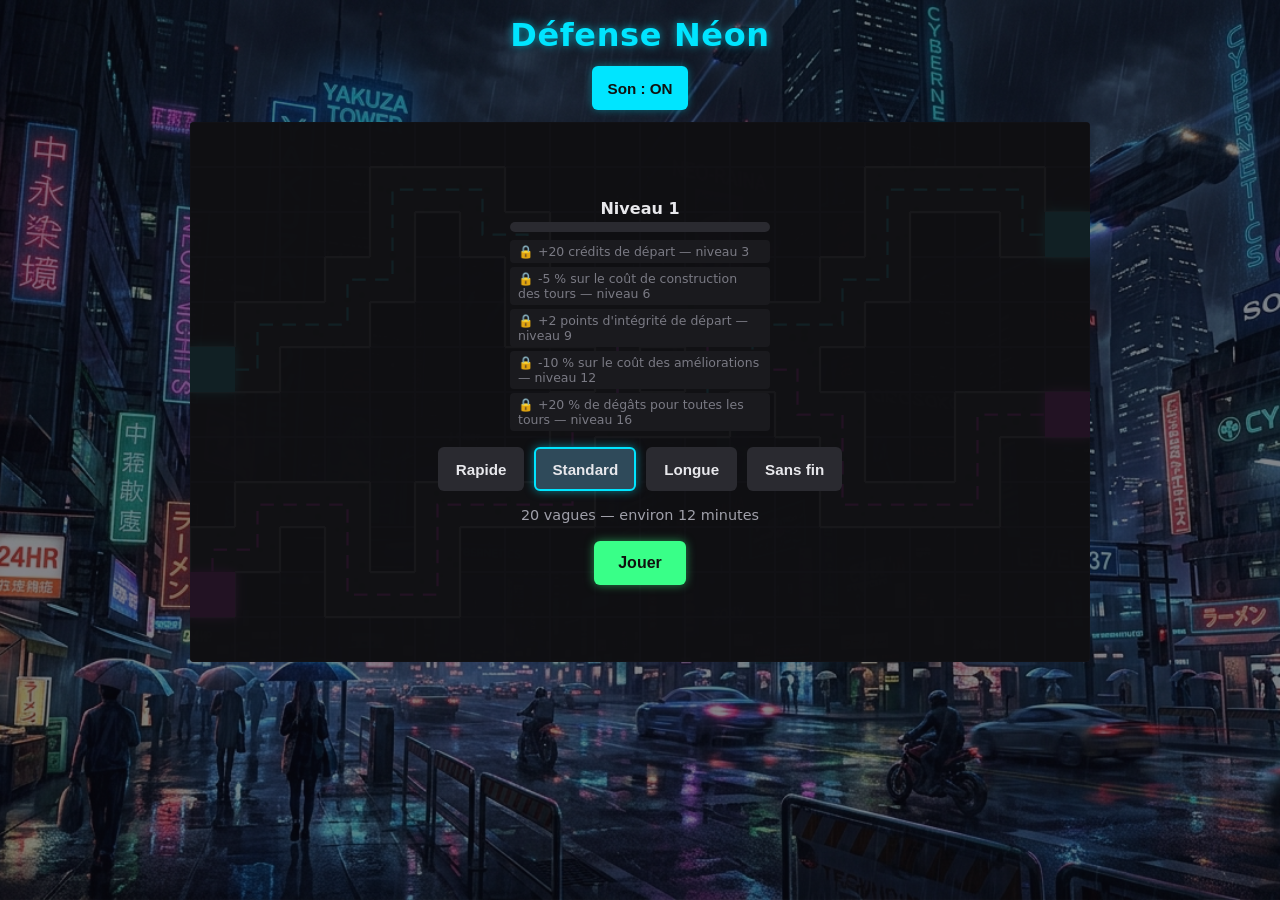
==== index.html @ 617c39aa "Ajoute la tour Caserne, blocage et combat corps à corps (phase 7E) Cinquième type de tour, le seul q" ====
<!-- index.html — Page unique de « Défense Néon » : titre, canvas de jeu avec ses
     écrans superposés (accueil, victoire, défaite) et HUD en cours de partie. Aucune
     dépendance externe : tout doit fonctionner en ouvrant ce fichier directement
     depuis le disque. -->
<!DOCTYPE html>
<html lang="fr">
<head>
    <meta charset="UTF-8">
    <meta name="viewport" content="width=device-width, initial-scale=1.0">
    <title>Défense Néon</title>
    <link rel="stylesheet" href="css/style.css">
    <!-- PWA (phase 5) : manifeste et balises d'installation. L'enregistrement du
         service worker lui-même est fait en fin de js/jeu.js, pas ici (voir la note
         à cet endroit). -->
    <link rel="manifest" href="./manifest.webmanifest">
    <meta name="theme-color" content="#0b0b14">
    <link rel="apple-touch-icon" href="./icones/icone-192.png">
    <meta name="apple-mobile-web-app-capable" content="yes">
    <meta name="apple-mobile-web-app-status-bar-style" content="black-translucent">
</head>
<body>
    <!-- Décor d'arrière-plan en parallaxe (phase 7C), sur un second canvas totalement
         indépendant du canvas de jeu — voir style.css (position: fixed derrière tout
         le reste) et js/decor.js. Placé en premier dans le body par convention pour un
         élément d'arrière-plan, mais son empilement réel vient de son z-index CSS, pas
         de sa position dans le DOM. -->
    <canvas id="canvas-decor"></canvas>

    <!-- Image de fond fixe (phase 7C bis), affichée par-dessus le skyline procédural
         quand elle est disponible, sans jamais le remplacer : c'est le filet de
         sécurité si l'image est absente ou invalide (voir Decor.initialiserImageFond,
         js/decor.js). Un vrai <img> plutôt qu'une image de fond CSS, pour pouvoir
         détecter facilement son chargement (événements load/error) en JavaScript.
         alt="" + aria-hidden="true" : purement décorative, ne doit jamais être
         annoncée par un lecteur d'écran. -->
    <img id="image-decor" class="image-decor" src="./images/decor-fond.png" alt="" aria-hidden="true">

    <!-- Voile sombre entre l'image et le plateau de jeu (phase 7C bis) : une photo
         réaliste en pleine luminosité nuirait au contraste de l'interface néon posée
         par-dessus — même principe déjà établi en phase 4A, la lisibilité du jeu
         passe avant l'esthétique du décor. Toujours présent (pas seulement quand
         l'image charge) : sans effet visible tant que .image-decor reste à opacity 0,
         mais rien à conditionner ici non plus. -->
    <div class="voile-decor"></div>

    <h1>Défense Néon</h1>

    <!-- Bouton Son (phase 4B), volontairement hors de #barre-hud : il doit rester
         visible à tout moment (y compris à l'accueil et sur les écrans de fin), alors
         que #barre-hud est masqué en dehors de etatPartie === 'enCours' (voir
         Interface.mettreAJourEcrans). Libellé mis à jour par
         Interface.mettreAJourBoutonSon(). -->
    <button id="bouton-son" type="button">Son : ON</button>

    <div class="conteneur-canvas">
        <canvas id="canvas-jeu"></canvas>

        <!-- Écran d'accueil : visible tant qu'aucune partie n'est en cours. Les
             boutons de durée (#choix-duree) sont générés dynamiquement par
             Interface.initialiser() à partir de Config.DUREES_PARTIE. -->
        <div id="ecran-accueil" class="ecran-superpose">
            <!-- Le titre n'est affiché qu'une fois, en haut de page (<h1>) : pas de
                 doublon ici. -->

            <!-- Niveau et XP du joueur (phase 3A, Progression) : survivent au
                 rechargement de la page, contrairement au reste de cet écran. La
                 barre se transforme en texte au niveau maximum (voir
                 Interface.mettreAJourProgressionAccueil). -->
            <div class="progression-joueur">
                <p class="niveau-joueur">Niveau <span id="niveau-joueur-actuel">-</span></p>
                <div id="barre-xp-conteneur" class="barre-xp-conteneur">
                    <div id="barre-xp-remplissage" class="barre-xp-remplissage"></div>
                </div>
                <p id="texte-niveau-max-joueur" class="texte-niveau-max-joueur" hidden>Niveau maximum atteint</p>

                <!-- Bonus permanents débloqués par niveau (phase 3B). Générée
                     dynamiquement par Interface.initialiser() à partir de
                     Progression.listePaliers() ; classe et texte de chaque <li>
                     rafraîchis ensuite par Interface.mettreAJourProgressionAccueil(). -->
                <ul id="liste-paliers-bonus" class="liste-paliers-bonus"></ul>
            </div>

            <div id="choix-duree" class="choix-duree"></div>
            <p id="description-duree" class="description-duree"></p>
            <button id="bouton-jouer" type="button" class="bouton-principal">Jouer</button>
        </div>

        <!-- Écran de victoire : seulement atteignable en durée finie (jamais en mode
             Sans fin, voir Jeu.verifierFinDePartie). -->
        <div id="ecran-victoire" class="ecran-superpose" hidden>
            <h2>Victoire !</h2>
            <p>Vagues franchies : <span id="vagues-franchies-victoire">-</span></p>
            <p>Intégrité restante : <span id="integrite-restante-victoire">-</span></p>
            <p>XP gagnée : <span id="xp-gagnee-victoire">-</span></p>
            <p id="niveau-superieur-victoire" class="niveau-superieur" hidden>-</p>
            <div class="boutons-fin-partie">
                <button type="button" class="bouton-principal bouton-rejouer">Rejouer</button>
                <button type="button" class="bouton-secondaire bouton-changer-duree">Changer de durée</button>
            </div>
        </div>

        <!-- Écran de défaite : la vague atteinte constitue le score en mode Sans fin
             (mise en évidence via la classe .score-sansfin, ajoutée par
             Interface.mettreAJourEcrans). -->
        <div id="ecran-defaite" class="ecran-superpose" hidden>
            <h2>Défaite</h2>
            <p>Vague atteinte : <span id="vague-atteinte-defaite" class="vague-atteinte">-</span></p>
            <p>XP gagnée : <span id="xp-gagnee-defaite">-</span></p>
            <p id="niveau-superieur-defaite" class="niveau-superieur" hidden>-</p>
            <div class="boutons-fin-partie">
                <button type="button" class="bouton-principal bouton-rejouer">Rejouer</button>
                <button type="button" class="bouton-secondaire bouton-changer-duree">Changer de durée</button>
            </div>
        </div>

        <!-- Panneau d'amélioration/vente (phase 2B), visible uniquement quand
             Interface.tourSelectionnee n'est pas null (clic sur une tour déjà
             construite). Positionné dans un coin fixe du plateau plutôt que de
             suivre la tour sélectionnée. -->
        <div id="panneau-amelioration" class="panneau-amelioration" hidden>
            <h3 id="panneau-titre">-</h3>
            <p id="panneau-stats">-</p>
            <button id="bouton-ameliorer" type="button">Améliorer</button>
            <p id="panneau-niveau-max" hidden>Niveau maximum atteint</p>
            <button id="bouton-vendre" type="button">Vendre</button>
        </div>
    </div>

    <!-- HUD en cours de partie, visible uniquement pendant etatPartie === 'enCours'. -->
    <div id="barre-hud" class="barre-hud" hidden>
        <span>Crédits : <span id="credits-actuels">-</span></span>
        <span>Intégrité : <span id="integrite-actuelle">-</span></span>
        <span>Tours : <span id="nombre-tours">-</span></span>
        <span>Vague : <span id="numero-vague">-</span></span>
        <span class="info-graine">Graine : <span id="graine-actuelle">-</span></span>
        <button id="bouton-lancer-vague" type="button">Lancer la vague</button>
        <button id="bouton-pause" type="button">Pause</button>
        <button id="bouton-vitesse" type="button">Vitesse ×1</button>
        <span id="message-construction" class="message-jeu"></span>
    </div>

    <!-- Barre de sélection du type de tour à construire (phase 2A), visible en même
         temps que le HUD. Les boutons sont générés dynamiquement par
         Interface.initialiser() à partir de Config.TYPES_TOURS. Un clic sur une case
         libre du canvas construit directement une tour du type ici sélectionné ; un
         clic sur une tour déjà construite ouvre plutôt le panneau d'amélioration/vente
         (#panneau-amelioration, phase 2B) sans passer par cette barre. -->
    <div id="barre-types-tours" class="barre-types-tours" hidden></div>

    <!-- L'ordre de chargement compte : il n'y a pas de système de modules, chaque
         fichier s'appuie sur les objets globaux définis par les précédents.
         interface.js et jeu.js s'appellent mutuellement (voir la note en tête
         d'interface.js) : l'ordre entre ces deux-là n'a donc pas d'importance pour
         les appels, seulement pour que Config, Carte, Vagues, UniteCaserne, Tour,
         Progression, Particules, Son et Decor existent déjà. -->
    <script src="js/config.js"></script>
    <script src="js/aleatoire.js"></script>
    <script src="js/carte.js"></script>
    <script src="js/ennemi.js"></script>
    <script src="js/vagues.js"></script>
    <script src="js/unite.js"></script>
    <script src="js/tour.js"></script>
    <script src="js/progression.js"></script>
    <script src="js/particules.js"></script>
    <script src="js/son.js"></script>
    <script src="js/decor.js"></script>
    <script src="js/interface.js"></script>
    <script src="js/jeu.js"></script>
</body>
</html>
---- css/style.css ----
/* style.css — Mise en page pour l'interface complète du jeu : écrans superposés au
   canvas, HUD en cours de partie, canvas centré et responsive. Habillage cyberpunk
   (phase 4A) : fond bleu-nuit assorti à Config.COULEURS.fond (carte.js), touches de
   lueur néon (text-shadow / box-shadow) sur les éléments actifs ou sélectionnés —
   jamais en remplacement des distinctions déjà en place (fond + liseré, jamais la
   couleur seule), seulement en renfort visuel. */

* {
    box-sizing: border-box;
}

/* `display: flex` sur .ecran-superpose et .barre-hud (styles d'auteur) prime sinon
   sur le `display: none` que le navigateur applique par défaut à [hidden] (style
   agent utilisateur) : sans cette règle, un écran ou le HUD masqués via
   `element.hidden = true` resteraient visibles en même temps que les autres. */
[hidden] {
    display: none !important;
}

body {
    margin: 0;
    padding: 16px;
    background: #0b0b14;
    color: #e8e8ec;
    font-family: system-ui, -apple-system, 'Segoe UI', sans-serif;
    display: flex;
    flex-direction: column;
    align-items: center;
    gap: 12px;
}

/* Décor d'arrière-plan en parallaxe (phase 7C, decor.js) : un second canvas
   indépendant du canvas de jeu, épinglé derrière tout le reste de la page. `position:
   fixed` + `inset: 0` le fait couvrir tout le viewport ; `width`/`height: 100%` sont
   nécessaires en plus (un <canvas> est un élément remplacé, `inset` seul ne suffit pas
   à l'étirer comme il le ferait pour une boîte ordinaire à dimensions automatiques).
   `z-index: -1` suffit à le faire passer derrière tout le reste du contenu de `body`
   (aucun de ses autres enfants directs — <h1>, #bouton-son, .conteneur-canvas, etc. —
   n'a de z-index propre ni de position qui créerait un contexte d'empilement séparé,
   donc ce z-index négatif s'applique bien dans le contexte d'empilement racine de la
   page entière, pas seulement localement). Le canvas de jeu, lui, garde son fond
   opaque habituel (depuis la phase 1A, renforcé en 4A) : ce décor n'est donc visible
   que dans les marges qui entourent .conteneur-canvas — plus larges sur desktop, quasi
   absentes sous 900px de large où .conteneur-canvas occupe déjà toute la largeur
   disponible. Redimensionné indépendamment du canvas de jeu par Decor.redimensionner()
   (voir decor.js), sur son propre écouteur resize. */
#canvas-decor {
    position: fixed;
    inset: 0;
    width: 100%;
    height: 100%;
    z-index: -1;
    display: block;
}

/* Image de fond fixe (phase 7C bis) : positionnée exactement comme #canvas-decor
   ci-dessus (`position: fixed; inset: 0`, plutôt que `position: absolute` — pour
   couvrir tout le viewport, y compris pendant un défilement de page, exactement comme
   le canvas de décor qu'elle recouvre), un niveau au-dessus de lui et en dessous de
   `.conteneur-canvas` : même `z-index: -1`, l'ordre entre les deux vient alors de leur
   ordre dans le DOM (canvas d'abord, image ensuite, voir index.html), pas d'un
   `z-index` distinct. `object-fit: cover` pour remplir la zone sans déformer l'image
   quel que soit son ratio d'origine. Masquée par défaut (`opacity: 0`) : le skyline
   procédural en dessous reste seul visible tant que l'image ne s'est pas chargée avec
   succès (voir Decor.initialiserImageFond, decor.js, qui ajoute `.image-decor--visible`
   sur l'événement `load`) — la transition ne fait qu'adoucir cette apparition, jamais
   utilisée pour masquer une erreur de chargement. `pointer-events: none` : purement
   décorative, ne doit jamais intercepter un clic destiné au jeu en dessous. */
.image-decor {
    position: fixed;
    inset: 0;
    width: 100%;
    height: 100%;
    object-fit: cover;
    opacity: 0;
    transition: opacity 0.6s ease;
    pointer-events: none;
    z-index: -1;
}

.image-decor--visible {
    opacity: 1;
}

/* Voile sombre entre l'image de fond et le plateau de jeu (phase 7C bis) : une photo
   réaliste en pleine luminosité nuirait au contraste de l'interface néon posée
   par-dessus (même principe qu'en phase 4A : la lisibilité du jeu passe avant
   l'esthétique du décor). Même teinte que Config.COULEURS.fond (#0b0b14 = rgb(11, 11,
   20)) à 50 % d'opacité, plutôt qu'un nouvel objet Config.PALETTE qui n'existe pas
   dans ce dépôt (voir l'écart documenté dans ARCHITECTURE.md). Toujours présent, pas
   seulement quand l'image est visible : sans effet perceptible tant que
   .image-decor reste à opacity 0 (il assombrit alors uniquement le skyline
   procédural, d'une teinte déjà proche de la sienne), donc rien à conditionner ici. */
.voile-decor {
    position: fixed;
    inset: 0;
    width: 100%;
    height: 100%;
    background: rgba(11, 11, 20, 0.5);
    pointer-events: none;
    z-index: -1;
}

h1 {
    /* Seul titre de la page (l'écran d'accueil n'en a plus de doublon, voir
       index.html) : sensiblement plus grand que les <h2> des écrans superposés
       (Victoire/Défaite) pour bien se lire comme LE titre, pas un sous-titre. */
    font-size: 2rem;
    margin: 0;
    text-align: center;
    letter-spacing: 0.02em;
    color: #00e5ff;
    text-shadow: 0 0 8px rgba(0, 229, 255, 0.6);
}

h2 {
    font-size: 1.4rem;
    margin: 0;
    color: #00e5ff;
    text-shadow: 0 0 6px rgba(0, 229, 255, 0.5);
}

.info-graine {
    font-size: 0.9rem;
    color: #a0a0aa;
}

/* Barre du HUD en cours de partie : mêmes contraintes que les autres barres, avec
   les boutons Lancer la vague / Pause / Vitesse. */
.barre-hud {
    display: flex;
    flex-wrap: wrap;
    align-items: center;
    justify-content: center;
    gap: 12px;
    width: 100%;
    max-width: 900px;
    font-size: 0.9rem;
}

#bouton-lancer-vague,
#bouton-pause,
#bouton-vitesse,
#bouton-son {
    min-height: 44px;
    padding: 0 16px;
    font-size: 0.95rem;
    background: #00e5ff;
    color: #10120f;
    border: none;
    border-radius: 6px;
    cursor: pointer;
    font-weight: 600;
    box-shadow: 0 0 8px rgba(0, 229, 255, 0.4);
}

#bouton-lancer-vague:disabled {
    background: #3a3a42;
    color: #7a7a84;
    cursor: not-allowed;
}

#bouton-pause,
#bouton-vitesse {
    background: #f1c40f;
}

.message-jeu {
    color: #e74c3c;
    font-weight: 600;
}

/* Barre de sélection du type de tour à construire (phase 2A), affichée sous le HUD.
   Même principe de mise en évidence que .choix-duree : fond ET liseré distincts pour
   le type actif, jamais une teinte seule (lisibilité aux personnes daltoniennes). */
.barre-types-tours {
    display: flex;
    flex-wrap: wrap;
    justify-content: center;
    gap: 10px;
    width: 100%;
    max-width: 900px;
}

.barre-types-tours button {
    min-height: 44px;
    padding: 0 16px;
    font-size: 0.9rem;
    background: #2a2a30;
    color: #e8e8ec;
    border: 2px solid transparent;
    border-radius: 6px;
    cursor: pointer;
    font-weight: 600;
}

.barre-types-tours button.selectionne {
    background: #2f4a5a;
    border-color: #00e5ff;
    box-shadow: 0 0 10px rgba(0, 229, 255, 0.5);
}

.barre-types-tours button:disabled {
    background: #3a3a42;
    color: #7a7a84;
    cursor: not-allowed;
}

/* Le conteneur porte la largeur maximale et sert d'ancrage de positionnement aux
   écrans superposés (accueil, victoire, défaite). Le canvas prend 100% de sa largeur
   en CSS mais ses attributs width/height (fixés en JS) définissent la vraie
   résolution de dessin, pour éviter tout flou dû à un étirement. */
.conteneur-canvas {
    position: relative;
    width: 100%;
    max-width: 900px;
}

/* Sous env. 480 px de large, le canvas (ratio fixe 20:12) devient si bas que le
   contenu de l'écran d'accueil — le plus dense des trois écrans superposés — déborderait
   de sa boîte et chevaucherait ce qui se trouve juste au-dessus dans le flux normal de
   la page (le <h1>, et le bouton Son depuis la phase 4B) : les écrans superposés sont
   centrés verticalement par flexbox dans une boîte `inset: 0` calée sur la hauteur du
   canvas, et un contenu plus haut que cette boîte déborde de façon symétrique, aussi
   bien en haut qu'en bas, sans qu'`overflow` ne le limite.
   Cette valeur (initialement 420px, phase 1D) a été mesurée insuffisante : l'écran
   d'accueil a grossi depuis (niveau/XP et liste des cinq paliers de bonus permanents,
   phases 3A/3B) sans que cette hauteur minimale n'ait été révisée en conséquence —
   c'est ce qui produisait, en pratique, le chevauchement du bouton Son observé sur
   mobile (à tort attribué à un positionnement propre au bouton : il n'a jamais eu de
   `position: fixed`/`absolute`, voir son style partagé avec les autres boutons du HUD
   plus haut). Mesuré à nouveau à 360px et 320px (son contenu ne dépend pas de la
   largeur à ces deux tailles, les mêmes quatre boutons de durée y passent déjà sur
   deux lignes) : 461px de contenu réel, d'où cette marge. */
@media (max-width: 480px) {
    .conteneur-canvas {
        min-height: 500px;
    }
}

#canvas-jeu {
    display: block;
    width: 100%;
    height: auto;
    /* Empêche le geste de défilement tactile de « voler » les interactions avec la
       grille (pose de tours au tap). */
    touch-action: none;
    border-radius: 4px;
}

/* Panneau d'amélioration/vente d'une tour sélectionnée (phase 2B). Positionné dans un
   coin fixe du plateau (le conteneur du canvas est déjà en position: relative) plutôt
   que de suivre la tour cliquée, comme demandé : plus simple et tout aussi lisible. */
.panneau-amelioration {
    position: absolute;
    top: 8px;
    right: 8px;
    max-width: 220px;
    display: flex;
    flex-direction: column;
    gap: 8px;
    padding: 10px 12px;
    background: rgba(11, 11, 20, 0.92);
    border: 2px solid #00e5ff;
    border-radius: 6px;
    box-shadow: 0 0 12px rgba(0, 229, 255, 0.35);
    text-align: left;
    font-size: 0.85rem;
}

.panneau-amelioration h3 {
    margin: 0;
    font-size: 1rem;
}

.panneau-amelioration p {
    margin: 0;
}

.panneau-amelioration button {
    min-height: 40px;
    padding: 0 12px;
    font-size: 0.85rem;
    border: none;
    border-radius: 6px;
    cursor: pointer;
    font-weight: 600;
}

#bouton-ameliorer {
    background: #00e5ff;
    color: #10120f;
}

#bouton-ameliorer:disabled {
    background: #3a3a42;
    color: #7a7a84;
    cursor: not-allowed;
}

#panneau-niveau-max {
    color: #f1c40f;
    font-weight: 600;
}

#bouton-vendre {
    background: #e74c3c;
    color: #10120f;
}

/* Écrans superposés au canvas (accueil, victoire, défaite) : un seul à la fois est
   visible, les autres portent l'attribut `hidden` (basculé par
   Interface.mettreAJourEcrans). */
.ecran-superpose {
    position: absolute;
    inset: 0;
    display: flex;
    flex-direction: column;
    align-items: center;
    justify-content: center;
    gap: 16px;
    padding: 16px;
    background: rgba(16, 16, 18, 0.92);
    border-radius: 4px;
    text-align: center;
}

.choix-duree {
    display: flex;
    flex-wrap: wrap;
    justify-content: center;
    gap: 10px;
    max-width: 100%;
}

.choix-duree button {
    min-height: 44px;
    padding: 0 16px;
    font-size: 0.95rem;
    background: #2a2a30;
    color: #e8e8ec;
    /* Bordure transparente par défaut plutôt qu'absente, pour que le passage à
       .selectionne ne fasse pas sauter la taille du bouton. */
    border: 2px solid transparent;
    border-radius: 6px;
    cursor: pointer;
    font-weight: 600;
}

/* Le bouton actif se distingue par un fond ET un liseré coloré (pas seulement une
   teinte différente), pour rester lisible aux personnes daltoniennes. */
.choix-duree button.selectionne {
    background: #2f4a5a;
    border-color: #00e5ff;
    box-shadow: 0 0 10px rgba(0, 229, 255, 0.5);
}

/* Niveau et barre d'XP du joueur (phase 3A), affichés sur l'écran d'accueil. */
.progression-joueur {
    display: flex;
    flex-direction: column;
    align-items: center;
    gap: 4px;
    width: 100%;
    max-width: 260px;
}

.niveau-joueur {
    margin: 0;
    font-weight: 600;
}

.barre-xp-conteneur {
    width: 100%;
    height: 10px;
    background: #2a2a30;
    border-radius: 5px;
    overflow: hidden;
}

.barre-xp-remplissage {
    height: 100%;
    background: #00e5ff;
    box-shadow: 0 0 6px rgba(0, 229, 255, 0.6);
    /* La largeur (pourcentage de xpActuelle / seuil du niveau) est fixée en JS par
       Interface.mettreAJourProgressionAccueil. */
    width: 0%;
}

.texte-niveau-max-joueur {
    margin: 0;
    font-size: 0.85rem;
    color: #f1c40f;
    font-weight: 600;
}

/* Liste des paliers de bonus permanents (phase 3B), sous la barre d'XP. Débloqué vs
   verrouillé se distingue par la couleur ET par le symbole (✓ contre 🔒) — jamais la
   couleur seule, même principe que partout ailleurs dans l'interface. */
.liste-paliers-bonus {
    list-style: none;
    margin: 4px 0 0;
    padding: 0;
    display: flex;
    flex-direction: column;
    gap: 4px;
    width: 100%;
    font-size: 0.78rem;
    text-align: left;
}

.liste-paliers-bonus li {
    padding: 4px 8px;
    border-radius: 4px;
    background: #1a1a1e;
}

.liste-paliers-bonus li.palier-debloque {
    color: #2ecc71;
    font-weight: 600;
}

.liste-paliers-bonus li.palier-verrouille {
    color: #7a7a84;
}

/* Mention de passage de niveau sur les écrans de victoire/défaite : suffisamment
   visible pour ne pas passer inaperçue, sans pour autant bloquer la lecture du reste
   de l'écran (même principe de mise en évidence que .vague-atteinte.score-sansfin). */
.niveau-superieur {
    margin: 0;
    font-weight: 700;
    color: #f1c40f;
}

.description-duree {
    color: #a0a0aa;
    font-size: 0.9rem;
    margin: 0;
    min-height: 1.2em;
}

.bouton-principal,
.bouton-secondaire {
    min-height: 44px;
    padding: 0 24px;
    font-size: 1rem;
    border: none;
    border-radius: 6px;
    cursor: pointer;
    font-weight: 600;
}

.bouton-principal {
    background: #39ff88;
    color: #10120f;
    box-shadow: 0 0 10px rgba(57, 255, 136, 0.5);
}

.bouton-principal:hover {
    background: #29e070;
}

.bouton-secondaire {
    background: #3a3a42;
    color: #e8e8ec;
}

.boutons-fin-partie {
    display: flex;
    flex-wrap: wrap;
    justify-content: center;
    gap: 10px;
}

/* Met en évidence la vague atteinte à l'écran de défaite quand elle constitue le
   score final du joueur (mode Sans fin) plutôt qu'une simple statistique parmi
   d'autres. */
.vague-atteinte.score-sansfin {
    font-size: 1.5rem;
    font-weight: 700;
    color: #f1c40f;
}

/* Mode paysage mobile (contenu additionnel post-lancement) : la mise en page
   habituelle empile tout verticalement (titre, bouton Son, canvas, HUD, barre de
   tours), pensée pour un écran plus haut que large. En paysage sur téléphone, c'est
   l'inverse (large mais bas) : le canvas, dimensionné jusqu'ici sur la seule largeur
   disponible (voir Jeu.redimensionner, jeu.js), déborderait largement de la hauteur
   réelle de l'écran, forçant à faire défiler la page pendant la partie — inconfortable
   sur un jeu qui demande des taps rapides et précis sur la grille.
   Cible seulement les téléphones (hauteur de viewport réduite), pas les tablettes ou
   ordinateurs en paysage qui ont déjà assez de place verticale avec la mise en page
   habituelle : `max-height: 500px` couvre les téléphones actuels en paysage (320 à
   ~430px de hauteur utile selon le modèle) sans capturer une tablette (768px et plus).
   Voir Jeu.MEDIA_PAYSAGE_MOBILE (jeu.js), la même requête, dupliquée côté JS pour que
   Jeu.redimensionner() sache quand plafonner aussi la hauteur du canvas (indispensable
   ici : une grille en CSS donne enfin à .conteneur-canvas une vraie hauteur mesurable
   (voir plus bas), mais sans ce plafond JS le canvas continuerait de ne considérer
   que la largeur et déborderait quand même de cette hauteur).
   Grid plutôt que flex : permet de placer titre/bouton Son/HUD/barre de tours dans une
   colonne à droite malgré leur ordre entrecoupé dans le DOM (le canvas est entre les
   deux dans index.html) sans avoir à les envelopper dans un nouvel élément — chaque
   règle ci-dessous ne fait que leur assigner une cellule de la grille par nom de ligne,
   peu importe leur position dans le HTML. */
@media (orientation: landscape) and (max-height: 500px) {
    body {
        display: grid;
        grid-template-columns: 1fr 200px;
        grid-template-rows: auto auto 1fr auto;
        min-height: 100dvh;
        padding: 8px;
        gap: 8px;
    }

    h1 {
        grid-column: 2;
        grid-row: 1;
        font-size: 1.15rem;
    }

    #bouton-son {
        grid-column: 2;
        grid-row: 2;
    }

    /* S'étire sur toutes les lignes de la grille (peu importe qu'elle en compte trois
       ou davantage) : c'est ce qui donne enfin à ce conteneur une vraie hauteur
       mesurable par Jeu.redimensionner() (`conteneur.clientHeight`), au lieu de la
       laisser dériver du canvas lui-même comme en mise en page habituelle (portrait).
       `display: flex` + centrage : le canvas, dimensionné en JS à la taille exacte qui
       tient dans cet espace en conservant son ratio (voir Jeu.redimensionner), ne
       remplit pas forcément à la fois toute la largeur et toute la hauteur de cette
       cellule — le centrer évite qu'il ne colle contre un bord plutôt que l'autre.
       `max-height` + `position: sticky` : sur le plus petit des téléphones visés par
       cette media query, la colonne de droite (titre, bouton Son, HUD, barre de tours)
       peut rester plus haute que l'écran malgré sa mise en page compacte — dans ce cas,
       la grille grandit au-delà de 100dvh et la page devient globalement défilable
       (aucun `overflow: hidden` forcé ici, qui aurait simplement rendu le bas de cette
       colonne inaccessible). Sans `max-height`, ce conteneur grandirait alors lui aussi
       au-delà de la hauteur de l'écran (il s'étire sur la même grille), et une partie du
       plateau resterait invisible sous le bord inférieur de l'écran ; `max-height`
       l'empêche de dépasser la hauteur réelle du viewport, et `position: sticky` le
       garde alors visible et jouable pendant que le reste de la page défile autour de
       lui, plutôt que de le laisser défiler hors champ avec le reste. */
    .conteneur-canvas {
        grid-column: 1;
        grid-row: 1 / -1;
        max-width: none;
        height: 100%;
        max-height: calc(100dvh - 16px);
        position: sticky;
        top: 8px;
        display: flex;
        align-items: center;
        justify-content: center;
    }

    /* Sans ces deux propriétés, le canvas garderait son étirement habituel (width:
       100%; height: auto, voir plus bas) et couvrirait toute la largeur de
       .conteneur-canvas en déformant son ratio au lieu de respecter la taille exacte
       fixée par Jeu.redimensionner() sur ses attributs width/height. */
    #canvas-jeu {
        width: auto;
        height: auto;
        max-width: 100%;
        max-height: 100%;
    }

    /* Colonne de droite : au lieu du centrage habituel sur toute la largeur de l'écran
       (pensé pour une bande étroite en portrait), les items s'accumulent verticalement
       du haut de leur cellule plutôt qu'au centre, plus lisible dans une colonne
       étroite (200px) qu'un centrage qui les ferait flotter au milieu d'un espace
       vertical généreux. */
    .barre-hud,
    .barre-types-tours {
        grid-column: 2;
        max-width: none;
        justify-content: flex-start;
        font-size: 0.82rem;
        gap: 6px;
    }

    .barre-hud {
        grid-row: 3;
    }

    .barre-types-tours {
        grid-row: 4;
    }

    /* Filet de sécurité : sur le plus petit des téléphones visés par cette media
       query, le contenu de l'écran d'accueil (le plus dense des trois écrans
       superposés — niveau/XP, cinq paliers de bonus, boutons de durée) peut rester
       plus haut que l'espace disponible malgré la hauteur généreuse que le canvas
       reçoit désormais dans cette mise en page. Un défilement interne à l'écran
       superposé (plutôt qu'un défilement de la page entière, qui décalerait aussi le
       canvas et le reste de l'interface) garde tout le reste du jeu stable. */
    .ecran-superpose {
        overflow-y: auto;
    }
}
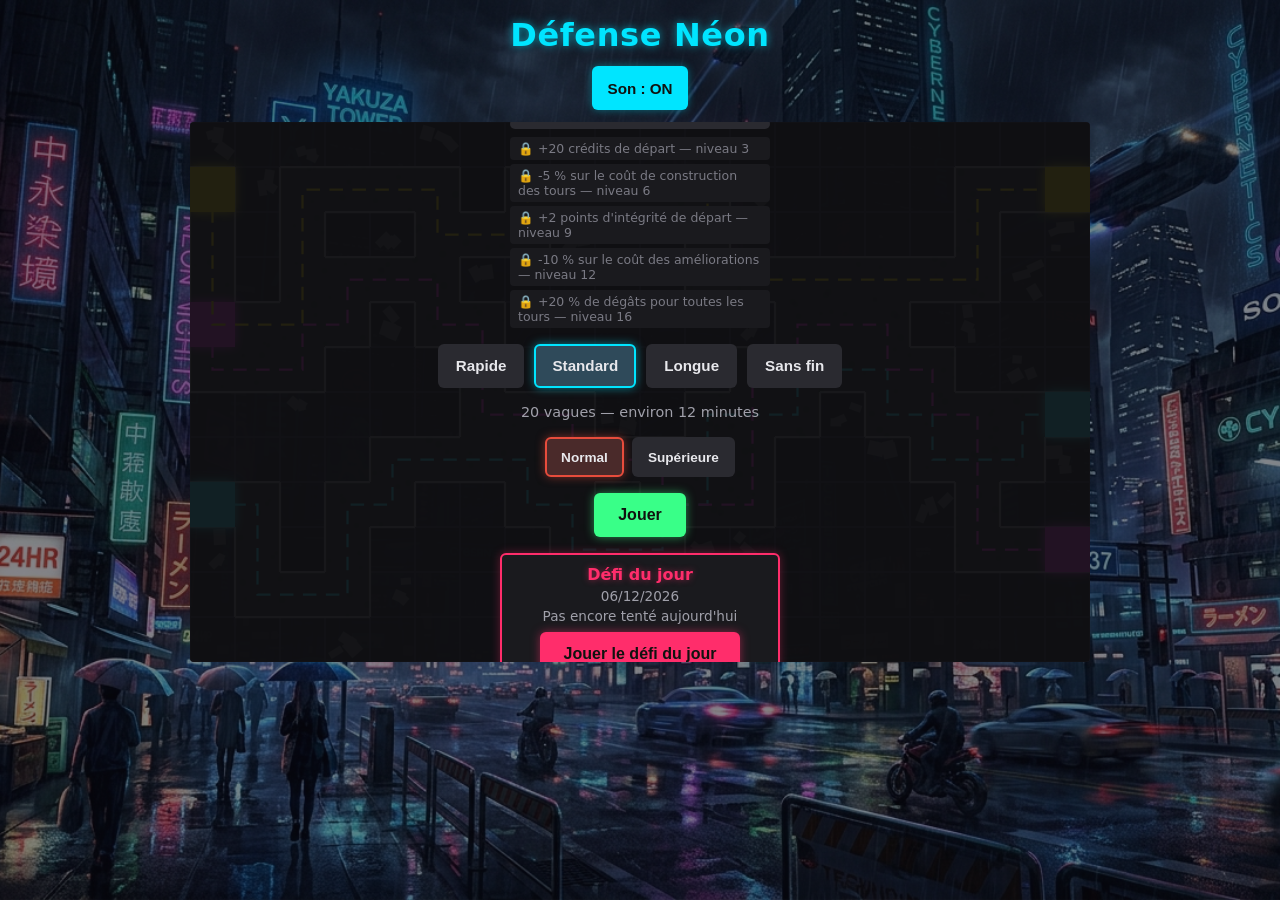
==== commit 5e0096ed: "Ajoute le défi du jour, un troisième chemin occasionnel et la difficulté supérieure - Défi du jour (" ====
--- a/index.html
+++ b/index.html
@@ -82,7 +82,36 @@
 
             <div id="choix-duree" class="choix-duree"></div>
             <p id="description-duree" class="description-duree"></p>
+
+            <!-- Difficulté supérieure (contenu additionnel post-lancement, « phase
+                 7I ») : réglage orthogonal au choix de durée ci-dessus, jamais une
+                 cinquième durée — ensemble de boutons séparé plutôt qu'une cinquième
+                 case dans #choix-duree, pour bien marquer que ce sont deux réglages
+                 indépendants qui se combinent librement. Deux options fixes, codées
+                 en dur plutôt que générées depuis Config (voir Interface.initialiser,
+                 js/interface.js, pour la raison). Neutralisé (grisé) pendant toute
+                 interaction avec l'encart Défi du jour plus bas, qui ignore
+                 totalement ce réglage. -->
+            <div id="choix-difficulte" class="choix-difficulte">
+                <button type="button" data-difficulte="normale">Normal</button>
+                <button type="button" data-difficulte="superieure">Supérieure</button>
+            </div>
+
             <button id="bouton-jouer" type="button" class="bouton-principal">Jouer</button>
+
+            <!-- Défi du jour (contenu additionnel post-lancement) : encart
+                 délibérément à part des quatre boutons de durée ci-dessus, pour ne
+                 jamais laisser croire à une cinquième durée parmi les autres —
+                 c'est un point d'entrée séparé vers les mêmes règles que le mode
+                 Sans fin (voir Jeu.demarrerDefiDuJour, js/jeu.js), sur une carte à
+                 graine fixée par la date plutôt qu'aléatoire. Contenu rafraîchi
+                 par Interface.mettreAJourDefiDuJour(). -->
+            <div class="defi-du-jour">
+                <p class="defi-du-jour-titre">Défi du jour</p>
+                <p id="defi-du-jour-date" class="defi-du-jour-date">-</p>
+                <p id="defi-du-jour-score" class="defi-du-jour-score">-</p>
+                <button id="bouton-defi-du-jour" type="button" class="bouton-defi-du-jour">Jouer le défi du jour</button>
+            </div>
         </div>
 
         <!-- Écran de victoire : seulement atteignable en durée finie (jamais en mode
@@ -93,6 +122,10 @@
             <p>Intégrité restante : <span id="integrite-restante-victoire">-</span></p>
             <p>XP gagnée : <span id="xp-gagnee-victoire">-</span></p>
             <p id="niveau-superieur-victoire" class="niveau-superieur" hidden>-</p>
+            <!-- Difficulté supérieure (contenu additionnel post-lancement) : simple
+                 mention, affichée uniquement si la partie qui vient de se terminer
+                 avait ce réglage actif (Interface.afficherResumeProgression). -->
+            <p id="difficulte-superieure-victoire" class="difficulte-superieure" hidden>Difficulté supérieure</p>
             <div class="boutons-fin-partie">
                 <button type="button" class="bouton-principal bouton-rejouer">Rejouer</button>
                 <button type="button" class="bouton-secondaire bouton-changer-duree">Changer de durée</button>
@@ -107,6 +140,9 @@
             <p>Vague atteinte : <span id="vague-atteinte-defaite" class="vague-atteinte">-</span></p>
             <p>XP gagnée : <span id="xp-gagnee-defaite">-</span></p>
             <p id="niveau-superieur-defaite" class="niveau-superieur" hidden>-</p>
+            <!-- Difficulté supérieure (contenu additionnel post-lancement) : même
+                 principe que sur l'écran de victoire ci-dessus. -->
+            <p id="difficulte-superieure-defaite" class="difficulte-superieure" hidden>Difficulté supérieure</p>
             <div class="boutons-fin-partie">
                 <button type="button" class="bouton-principal bouton-rejouer">Rejouer</button>
                 <button type="button" class="bouton-secondaire bouton-changer-duree">Changer de durée</button>
--- a/css/style.css
+++ b/css/style.css
@@ -231,10 +231,16 @@
    `position: fixed`/`absolute`, voir son style partagé avec les autres boutons du HUD
    plus haut). Mesuré à nouveau à 360px et 320px (son contenu ne dépend pas de la
    largeur à ces deux tailles, les mêmes quatre boutons de durée y passent déjà sur
-   deux lignes) : 461px de contenu réel, d'où cette marge. */
+   deux lignes) : 461px de contenu réel, d'où cette marge.
+   Relevée à nouveau à 600px (défi du jour, contenu additionnel post-lancement) :
+   l'encart ajouté sous le bouton Jouer (voir .defi-du-jour plus bas) a fait remonter
+   le contenu réel à 557px (mesuré via ecran-accueil.scrollHeight à 375px de large,
+   même chevauchement du bouton Son observé et corrigé avant d'ajuster cette valeur),
+   au-delà des 500px fixés en phase 3B — même cause, même correctif, la marge de
+   sécurité déjà en place s'appliquant à cette nouvelle valeur. */
 @media (max-width: 480px) {
     .conteneur-canvas {
-        min-height: 500px;
+        min-height: 600px;
     }
 }
 
@@ -310,7 +316,27 @@
 
 /* Écrans superposés au canvas (accueil, victoire, défaite) : un seul à la fois est
    visible, les autres portent l'attribut `hidden` (basculé par
-   Interface.mettreAJourEcrans). */
+   Interface.mettreAJourEcrans).
+   `overflow-y: auto` (contenu additionnel post-lancement, « phase 7I ») : filet de
+   sécurité générique, plutôt que réservé au seul mode paysage mobile comme jusqu'ici
+   (voir l'ancienne règle dans la media query plus bas, devenue redondante avec
+   celle-ci). L'écran d'accueil (le plus dense des trois écrans superposés) a
+   continué de grossir phase après phase — niveau/XP et paliers (3A/3B), défi du
+   jour, puis difficulté supérieure — et son contenu dépasse désormais la hauteur du
+   canvas (dérivée du seul ratio COLONNES:LIGNES, sans rapport avec la quantité de
+   contenu de l'accueil) même à une largeur de canvas confortable (578px de contenu
+   mesuré pour 540px de hauteur de canvas à 900px de large, la largeur maximale de
+   .conteneur-canvas) — pas seulement sous 480px de large comme le corrigeait la
+   règle mobile ci-dessous jusqu'ici. Un défilement interne à l'écran superposé
+   (plutôt qu'un défilement de la page entière, qui décalerait aussi le canvas et le
+   reste de l'interface) absorbe cet excédent quelle que soit la largeur, sans
+   dépendre d'une valeur de `min-height` sans cesse recalibrée à chaque nouvel ajout
+   de contenu (voir l'historique de ce recalibrage dans la note sur
+   `@media (max-width: 480px)` plus bas, conservée pour donner au canvas une hauteur
+   généreuse sur téléphone, mais qui n'a plus besoin d'être parfaitement exacte
+   puisque ce filet de sécurité couvre désormais le reste). Sans effet visible tant
+   que le contenu tient dans la boîte (seul un contenu qui déborde réellement
+   déclenche la barre de défilement). */
 .ecran-superpose {
     position: absolute;
     inset: 0;
@@ -323,6 +349,7 @@
     background: rgba(16, 16, 18, 0.92);
     border-radius: 4px;
     text-align: center;
+    overflow-y: auto;
 }
 
 .choix-duree {
@@ -355,6 +382,52 @@
     box-shadow: 0 0 10px rgba(0, 229, 255, 0.5);
 }
 
+/* Difficulté supérieure (contenu additionnel post-lancement, « phase 7I ») :
+   ensemble à part de .choix-duree ci-dessus (gap plus petit, boutons plus étroits)
+   pour rester visuellement distinct — un réglage orthogonal à la durée, jamais une
+   cinquième case dans la même rangée. Teinte d'accent rouge (#e74c3c, déjà utilisée
+   ailleurs pour un signal d'alerte — bouton Vendre, message d'erreur du HUD) plutôt
+   que le cyan de .choix-duree, pour ne jamais laisser croire que les deux groupes
+   de boutons ne forment qu'un seul réglage. */
+.choix-difficulte {
+    display: flex;
+    justify-content: center;
+    gap: 8px;
+    max-width: 100%;
+}
+
+.choix-difficulte button {
+    min-height: 40px;
+    padding: 0 14px;
+    font-size: 0.85rem;
+    background: #2a2a30;
+    color: #e8e8ec;
+    border: 2px solid transparent;
+    border-radius: 6px;
+    cursor: pointer;
+    font-weight: 600;
+}
+
+.choix-difficulte button.selectionne {
+    background: #4a2a2a;
+    border-color: #e74c3c;
+    box-shadow: 0 0 10px rgba(231, 76, 60, 0.5);
+}
+
+.choix-difficulte button:disabled {
+    cursor: not-allowed;
+}
+
+/* Neutralisation visuelle (contenu additionnel post-lancement) pendant toute
+   interaction avec l'encart Défi du jour plus bas (voir Interface.initialiser,
+   js/interface.js) : ce réglage n'a alors aucun effet, l'opacité réduite l'indique
+   sans dépendre de la seule désactivation des boutons (déjà appliquée en JS via
+   `disabled`, voir juste au-dessus), pour rester perceptible même par un survol
+   rapide. */
+.choix-difficulte.difficulte-neutralisee {
+    opacity: 0.4;
+}
+
 /* Niveau et barre d'XP du joueur (phase 3A), affichés sur l'écran d'accueil. */
 .progression-joueur {
     display: flex;
@@ -433,6 +506,17 @@
     color: #f1c40f;
 }
 
+/* Mention de difficulté supérieure sur les écrans de victoire/défaite (contenu
+   additionnel post-lancement, « phase 7I ») : même teinte rouge que .choix-difficulte
+   ci-dessus, pour rester cohérente avec le réglage qu'elle rappelle — jamais un
+   indicateur permanent dans le HUD, seulement ce rappel ponctuel en fin de partie
+   (voir Interface.afficherResumeProgression, js/interface.js). */
+.difficulte-superieure {
+    margin: 0;
+    font-weight: 700;
+    color: #e74c3c;
+}
+
 .description-duree {
     color: #a0a0aa;
     font-size: 0.9rem;
@@ -441,7 +525,8 @@
 }
 
 .bouton-principal,
-.bouton-secondaire {
+.bouton-secondaire,
+.bouton-defi-du-jour {
     min-height: 44px;
     padding: 0 24px;
     font-size: 1rem;
@@ -464,6 +549,51 @@
 .bouton-secondaire {
     background: #3a3a42;
     color: #e8e8ec;
+}
+
+/* Défi du jour (contenu additionnel post-lancement) : encart distinct des quatre
+   boutons de durée (.choix-duree ci-dessus), sur l'écran d'accueil. Teinté dans
+   Config.COULEURS.arrivee (#ff2d6b, carte.js) plutôt que le cyan déjà associé à
+   la sélection de durée/type de tour — une couleur d'accent différente, en plus
+   du cadre et du fond propres à cette carte, pour qu'il ne puisse jamais se lire
+   comme une cinquième durée parmi les autres au premier coup d'œil. */
+.defi-du-jour {
+    display: flex;
+    flex-direction: column;
+    align-items: center;
+    gap: 4px;
+    width: 100%;
+    max-width: 280px;
+    padding: 10px 14px;
+    background: #1a1a1e;
+    border: 2px solid #ff2d6b;
+    border-radius: 6px;
+    box-shadow: 0 0 10px rgba(255, 45, 107, 0.35);
+}
+
+.defi-du-jour-titre {
+    margin: 0;
+    font-weight: 700;
+    color: #ff2d6b;
+    text-shadow: 0 0 6px rgba(255, 45, 107, 0.5);
+}
+
+.defi-du-jour-date,
+.defi-du-jour-score {
+    margin: 0;
+    font-size: 0.85rem;
+    color: #a0a0aa;
+}
+
+.bouton-defi-du-jour {
+    margin-top: 4px;
+    background: #ff2d6b;
+    color: #10120f;
+    box-shadow: 0 0 10px rgba(255, 45, 107, 0.5);
+}
+
+.bouton-defi-du-jour:hover {
+    background: #e0245c;
 }
 
 .boutons-fin-partie {
@@ -589,14 +719,7 @@
         grid-row: 4;
     }
 
-    /* Filet de sécurité : sur le plus petit des téléphones visés par cette media
-       query, le contenu de l'écran d'accueil (le plus dense des trois écrans
-       superposés — niveau/XP, cinq paliers de bonus, boutons de durée) peut rester
-       plus haut que l'espace disponible malgré la hauteur généreuse que le canvas
-       reçoit désormais dans cette mise en page. Un défilement interne à l'écran
-       superposé (plutôt qu'un défilement de la page entière, qui décalerait aussi le
-       canvas et le reste de l'interface) garde tout le reste du jeu stable. */
-    .ecran-superpose {
-        overflow-y: auto;
-    }
-}
+    /* overflow-y: auto sur .ecran-superpose vit désormais dans la règle de base
+       (contenu additionnel post-lancement, « phase 7I ») — plus besoin de la
+       répéter ici spécifiquement pour ce mode paysage mobile, qui en hérite déjà. */
+}
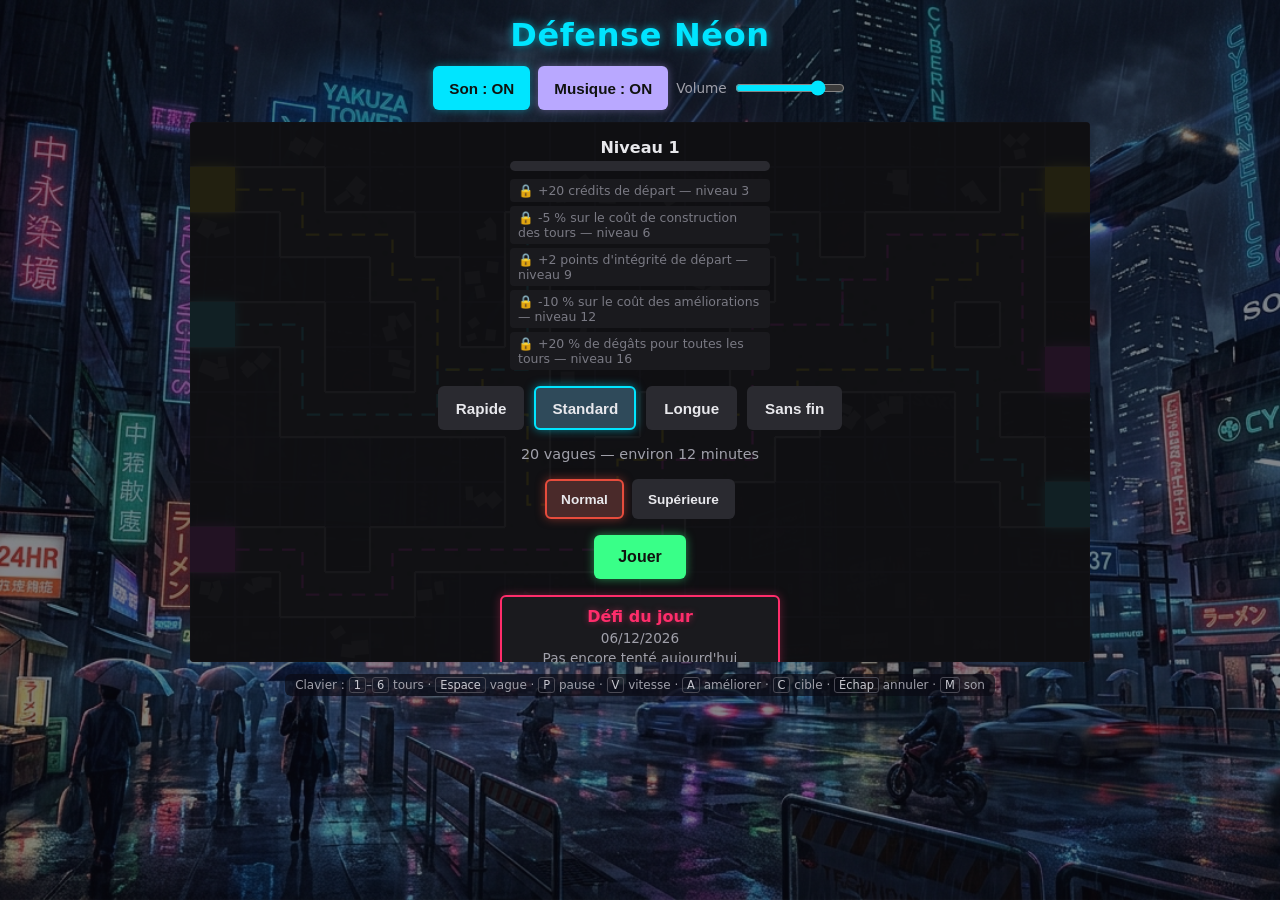
==== commit f7ef9940: "Ajoute la tour Gel, deux ennemis, l'appel anticipé et des aides au joueur Gameplay : - Tour Gel : ne" ====
--- a/index.html
+++ b/index.html
@@ -45,12 +45,19 @@
 
     <h1>Défense Néon</h1>
 
-    <!-- Bouton Son (phase 4B), volontairement hors de #barre-hud : il doit rester
-         visible à tout moment (y compris à l'accueil et sur les écrans de fin), alors
+    <!-- Réglages du son, volontairement hors de #barre-hud : ils doivent rester
+         visibles à tout moment (y compris à l'accueil et sur les écrans de fin), alors
          que #barre-hud est masqué en dehors de etatPartie === 'enCours' (voir
-         Interface.mettreAJourEcrans). Libellé mis à jour par
-         Interface.mettreAJourBoutonSon(). -->
-    <button id="bouton-son" type="button">Son : ON</button>
+         Interface.mettreAJourEcrans). Bouton Son (phase 4B) pour couper tous les sons,
+         bouton Musique et curseur de volume (octobre 2026). Libellés et position du
+         curseur mis à jour par Interface.mettreAJourReglagesSon(). -->
+    <div id="reglages-son" class="reglages-son">
+        <button id="bouton-son" type="button" title="Raccourci clavier : M">Son : ON</button>
+        <button id="bouton-musique" type="button">Musique : ON</button>
+        <label class="reglage-volume">Volume
+            <input id="curseur-volume" type="range" min="0" max="100" step="5" value="80">
+        </label>
+    </div>
 
     <div class="conteneur-canvas">
         <canvas id="canvas-jeu"></canvas>
@@ -79,6 +86,11 @@
                      rafraîchis ensuite par Interface.mettreAJourProgressionAccueil(). -->
                 <ul id="liste-paliers-bonus" class="liste-paliers-bonus"></ul>
             </div>
+
+            <!-- Partie laissée en cours lors d'une visite précédente (sauvegarde.js) :
+                 visible seulement s'il y en a une. Libellé (durée, vague) écrit par
+                 Interface.mettreAJourReprise. -->
+            <button id="bouton-reprendre" type="button" class="bouton-reprendre" hidden>Reprendre la partie</button>
 
             <div id="choix-duree" class="choix-duree"></div>
             <p id="description-duree" class="description-duree"></p>
@@ -111,6 +123,8 @@
                 <p id="defi-du-jour-date" class="defi-du-jour-date">-</p>
                 <p id="defi-du-jour-score" class="defi-du-jour-score">-</p>
                 <button id="bouton-defi-du-jour" type="button" class="bouton-defi-du-jour">Jouer le défi du jour</button>
+                <!-- Visible dès qu'un score existe pour aujourd'hui. -->
+                <button id="bouton-partager-defi" type="button" class="bouton-partager" hidden>Partager mon score</button>
             </div>
         </div>
 
@@ -126,6 +140,9 @@
                  mention, affichée uniquement si la partie qui vient de se terminer
                  avait ce réglage actif (Interface.afficherResumeProgression). -->
             <p id="difficulte-superieure-victoire" class="difficulte-superieure" hidden>Difficulté supérieure</p>
+            <!-- Statistiques de la partie (octobre 2026), remplies une seule fois à la
+                 fin de la partie par Interface.afficherStatistiques. -->
+            <div id="statistiques-victoire" class="statistiques-partie"></div>
             <div class="boutons-fin-partie">
                 <button type="button" class="bouton-principal bouton-rejouer">Rejouer</button>
                 <button type="button" class="bouton-secondaire bouton-changer-duree">Changer de durée</button>
@@ -143,6 +160,9 @@
             <!-- Difficulté supérieure (contenu additionnel post-lancement) : même
                  principe que sur l'écran de victoire ci-dessus. -->
             <p id="difficulte-superieure-defaite" class="difficulte-superieure" hidden>Difficulté supérieure</p>
+            <div id="statistiques-defaite" class="statistiques-partie"></div>
+            <!-- Défi du jour seulement : partage du score (Interface.partagerDefi). -->
+            <button id="bouton-partager-defaite" type="button" class="bouton-partager" hidden>Partager mon score</button>
             <div class="boutons-fin-partie">
                 <button type="button" class="bouton-principal bouton-rejouer">Rejouer</button>
                 <button type="button" class="bouton-secondaire bouton-changer-duree">Changer de durée</button>
@@ -156,8 +176,11 @@
         <div id="panneau-amelioration" class="panneau-amelioration" hidden>
             <h3 id="panneau-titre">-</h3>
             <p id="panneau-stats">-</p>
-            <button id="bouton-ameliorer" type="button">Améliorer</button>
+            <button id="bouton-ameliorer" type="button" title="Raccourci clavier : A">Améliorer</button>
             <p id="panneau-niveau-max" hidden>Niveau maximum atteint</p>
+            <!-- Choix de la cible (octobre 2026), masqué pour la Caserne et le Gel,
+                 qui ne tirent pas. -->
+            <button id="bouton-ciblage" type="button" title="Raccourci clavier : C">Cible : le plus avancé</button>
             <button id="bouton-vendre" type="button">Vendre</button>
         </div>
     </div>
@@ -169,9 +192,11 @@
         <span>Tours : <span id="nombre-tours">-</span></span>
         <span>Vague : <span id="numero-vague">-</span></span>
         <span class="info-graine">Graine : <span id="graine-actuelle">-</span></span>
-        <button id="bouton-lancer-vague" type="button">Lancer la vague</button>
-        <button id="bouton-pause" type="button">Pause</button>
-        <button id="bouton-vitesse" type="button">Vitesse ×1</button>
+        <button id="bouton-lancer-vague" type="button" title="Raccourci clavier : Espace">Lancer la vague</button>
+        <!-- Aperçu de la prochaine vague (Vagues.descriptionVague). -->
+        <span id="prochaine-vague" class="prochaine-vague"></span>
+        <button id="bouton-pause" type="button" title="Raccourci clavier : P">Pause</button>
+        <button id="bouton-vitesse" type="button" title="Raccourci clavier : V">Vitesse ×1</button>
         <span id="message-construction" class="message-jeu"></span>
     </div>
 
@@ -183,12 +208,28 @@
          (#panneau-amelioration, phase 2B) sans passer par cette barre. -->
     <div id="barre-types-tours" class="barre-types-tours" hidden></div>
 
+    <!-- Fiche de la tour survolée, ou à défaut de la tour sélectionnée pour la
+         construction (Interface.mettreAJourFicheTour) : coût, caractéristiques et
+         rôle, pour choisir en connaissance de cause. -->
+    <p id="fiche-tour" class="fiche-tour" hidden>
+        <strong id="fiche-tour-titre"></strong>
+        <span id="fiche-tour-texte"></span>
+    </p>
+
+    <!-- Raccourcis clavier (Interface.gererClavier), affichés seulement sur un
+         appareil avec souris (voir .aide-clavier dans style.css), sous le plateau
+         plutôt que dans l'écran d'accueil, déjà bien rempli. -->
+    <p class="aide-clavier">Clavier : <kbd>1</kbd>–<kbd>6</kbd> tours · <kbd>Espace</kbd> vague ·
+        <kbd>P</kbd> pause · <kbd>V</kbd> vitesse · <kbd>A</kbd> améliorer · <kbd>C</kbd> cible ·
+        <kbd>Échap</kbd> annuler · <kbd>M</kbd> son</p>
+
     <!-- L'ordre de chargement compte : il n'y a pas de système de modules, chaque
          fichier s'appuie sur les objets globaux définis par les précédents.
          interface.js et jeu.js s'appellent mutuellement (voir la note en tête
          d'interface.js) : l'ordre entre ces deux-là n'a donc pas d'importance pour
          les appels, seulement pour que Config, Carte, Vagues, UniteCaserne, Tour,
-         Progression, Particules, Son et Decor existent déjà. -->
+         Progression, Statistiques, SauvegardePartie, Particules, Son et Decor existent
+         déjà. -->
     <script src="js/config.js"></script>
     <script src="js/aleatoire.js"></script>
     <script src="js/carte.js"></script>
@@ -197,6 +238,8 @@
     <script src="js/unite.js"></script>
     <script src="js/tour.js"></script>
     <script src="js/progression.js"></script>
+    <script src="js/statistiques.js"></script>
+    <script src="js/sauvegarde.js"></script>
     <script src="js/particules.js"></script>
     <script src="js/son.js"></script>
     <script src="js/decor.js"></script>
--- a/css/style.css
+++ b/css/style.css
@@ -141,7 +141,8 @@
 #bouton-lancer-vague,
 #bouton-pause,
 #bouton-vitesse,
-#bouton-son {
+#bouton-son,
+#bouton-musique {
     min-height: 44px;
     padding: 0 16px;
     font-size: 0.95rem;
@@ -154,10 +155,46 @@
     box-shadow: 0 0 8px rgba(0, 229, 255, 0.4);
 }
 
-#bouton-lancer-vague:disabled {
+#bouton-lancer-vague:disabled,
+#bouton-musique:disabled {
     background: #3a3a42;
     color: #7a7a84;
     cursor: not-allowed;
+    box-shadow: none;
+}
+
+/* Réglages du son (octobre 2026) : boutons Son et Musique et curseur de volume,
+   regroupés sur une ligne qui passe à la ligne sur les écrans étroits. */
+.reglages-son {
+    display: flex;
+    flex-wrap: wrap;
+    align-items: center;
+    justify-content: center;
+    gap: 8px;
+}
+
+#bouton-musique {
+    background: #b9a8ff;
+    box-shadow: 0 0 8px rgba(185, 168, 255, 0.4);
+}
+
+.reglage-volume {
+    display: flex;
+    align-items: center;
+    gap: 6px;
+    font-size: 0.85rem;
+    color: #a0a0aa;
+}
+
+.reglage-volume input {
+    width: 110px;
+    accent-color: #00e5ff;
+}
+
+/* Aperçu de la vague suivante, à côté du bouton de lancement. */
+.prochaine-vague {
+    font-size: 0.85rem;
+    color: #a0a0aa;
 }
 
 #bouton-pause,
@@ -168,6 +205,32 @@
 .message-jeu {
     color: #e74c3c;
     font-weight: 600;
+}
+
+/* Bonne nouvelle (bonus d'appel anticipé, partie reprise) plutôt qu'une erreur. */
+.message-jeu.message-positif {
+    color: #2ecc71;
+}
+
+/* Fiche de la tour survolée ou sélectionnée, sous la barre de construction. Hauteur
+   minimale de deux lignes : passer d'une tour à l'autre ne fait pas sauter la mise en
+   page quand la description tient sur une ligne de moins. */
+.fiche-tour {
+    width: 100%;
+    max-width: 900px;
+    min-height: 2.6em;
+    margin: 0;
+    padding: 4px 10px;
+    font-size: 0.85rem;
+    color: #c8c8d0;
+    text-align: center;
+    /* Fond sombre : le texte reste lisible par-dessus l'image de fond. */
+    background: rgba(11, 11, 20, 0.7);
+    border-radius: 6px;
+}
+
+.fiche-tour strong {
+    color: #00e5ff;
 }
 
 /* Barre de sélection du type de tour à construire (phase 2A), affichée sous le HUD.
@@ -237,9 +300,13 @@
    le contenu réel à 557px (mesuré via ecran-accueil.scrollHeight à 375px de large,
    même chevauchement du bouton Son observé et corrigé avant d'ajuster cette valeur),
    au-delà des 500px fixés en phase 3B — même cause, même correctif, la marge de
-   sécurité déjà en place s'appliquant à cette nouvelle valeur. */
+   sécurité déjà en place s'appliquant à cette nouvelle valeur.
+   Réservée aux moments où un écran superposé est affiché (classe `ecran-affiche`,
+   posée par Interface.mettreAJourEcrans) : appliquée aussi en partie, elle laissait
+   sous le plateau un vide d'environ 400px qui repoussait le HUD, ses messages et la
+   barre des tours sous le bord inférieur de l'écran d'un téléphone. */
 @media (max-width: 480px) {
-    .conteneur-canvas {
+    .conteneur-canvas.ecran-affiche {
         min-height: 600px;
     }
 }
@@ -272,6 +339,18 @@
     box-shadow: 0 0 12px rgba(0, 229, 255, 0.35);
     text-align: left;
     font-size: 0.85rem;
+    /* Sur les plus petits écrans, le plateau peut être moins haut que le panneau
+       (Caserne surtout, au texte plus long) : il défile alors à l'intérieur plutôt
+       que de déborder sur le HUD placé juste sous le plateau. */
+    max-height: calc(100% - 16px);
+    overflow-y: auto;
+}
+
+/* Tour sélectionnée dans la moitié droite du plateau : le panneau passe à gauche pour
+   ne pas la cacher (voir Interface.mettreAJourPanneauAmelioration). */
+.panneau-amelioration.panneau-a-gauche {
+    right: auto;
+    left: 8px;
 }
 
 .panneau-amelioration h3 {
@@ -312,6 +391,12 @@
 #bouton-vendre {
     background: #e74c3c;
     color: #10120f;
+}
+
+#bouton-ciblage {
+    background: #2f4a5a;
+    color: #e8e8ec;
+    border: 1px solid #00e5ff;
 }
 
 /* Écrans superposés au canvas (accueil, victoire, défaite) : un seul à la fois est
@@ -336,20 +421,33 @@
    généreuse sur téléphone, mais qui n'a plus besoin d'être parfaitement exacte
    puisque ce filet de sécurité couvre désormais le reste). Sans effet visible tant
    que le contenu tient dans la boîte (seul un contenu qui déborde réellement
-   déclenche la barre de défilement). */
+   déclenche la barre de défilement).
+   Centrage vertical par marges automatiques (premier et dernier enfant) plutôt que
+   `justify-content: center` : avec ce dernier, un contenu plus haut que la boîte
+   déborde aussi vers le HAUT, hors de portée du défilement — le niveau du joueur et
+   sa barre d'XP, en tête de l'écran d'accueil, étaient ainsi coupés et
+   inaccessibles. Les marges automatiques centrent pareil quand tout tient, et
+   s'annulent sinon, laissant le contenu partir du haut et défiler normalement. */
 .ecran-superpose {
     position: absolute;
     inset: 0;
     display: flex;
     flex-direction: column;
     align-items: center;
-    justify-content: center;
     gap: 16px;
     padding: 16px;
     background: rgba(16, 16, 18, 0.92);
     border-radius: 4px;
     text-align: center;
     overflow-y: auto;
+}
+
+.ecran-superpose > :first-child {
+    margin-top: auto;
+}
+
+.ecran-superpose > :last-child {
+    margin-bottom: auto;
 }
 
 .choix-duree {
@@ -594,6 +692,113 @@
 
 .bouton-defi-du-jour:hover {
     background: #e0245c;
+}
+
+/* Reprise d'une partie laissée en cours (octobre 2026), mise en avant sur l'écran
+   d'accueil : c'est sans doute ce que veut faire un joueur qui revient. */
+.bouton-reprendre {
+    min-height: 44px;
+    padding: 0 20px;
+    font-size: 1rem;
+    font-weight: 600;
+    background: #00e5ff;
+    color: #10120f;
+    border: none;
+    border-radius: 6px;
+    cursor: pointer;
+    box-shadow: 0 0 10px rgba(0, 229, 255, 0.5);
+}
+
+/* Partage du score du défi du jour, plus discret que les boutons principaux. */
+.bouton-partager {
+    min-height: 40px;
+    padding: 0 16px;
+    font-size: 0.85rem;
+    font-weight: 600;
+    background: transparent;
+    color: #ff2d6b;
+    border: 2px solid #ff2d6b;
+    border-radius: 6px;
+    cursor: pointer;
+}
+
+/* Raccourcis clavier, sous le plateau, seulement sur un appareil avec une souris (donc
+   probablement un clavier) : inutiles et encombrants sur un téléphone. */
+.aide-clavier {
+    display: none;
+    margin: 0;
+    max-width: 900px;
+    padding: 4px 10px;
+    font-size: 0.75rem;
+    color: #a0a0aa;
+    text-align: center;
+    background: rgba(11, 11, 20, 0.7);
+    border-radius: 6px;
+}
+
+@media (hover: hover) and (pointer: fine) {
+    .aide-clavier {
+        display: block;
+    }
+}
+
+kbd {
+    padding: 0 4px;
+    border: 1px solid #4a4a55;
+    border-radius: 3px;
+    font-family: inherit;
+    font-size: 0.95em;
+    color: #c8c8d0;
+}
+
+/* Statistiques de fin de partie (octobre 2026). */
+.statistiques-partie {
+    display: flex;
+    flex-direction: column;
+    gap: 4px;
+    width: 100%;
+    max-width: 340px;
+    font-size: 0.85rem;
+    color: #c8c8d0;
+}
+
+.statistiques-partie:empty {
+    display: none;
+}
+
+.statistiques-partie p {
+    margin: 0;
+}
+
+/* Une ligne par type de tour : nom, barre proportionnelle à sa part des dégâts,
+   pourcentage. */
+.graphique-degats {
+    list-style: none;
+    margin: 0;
+    padding: 0;
+    display: flex;
+    flex-direction: column;
+    gap: 3px;
+}
+
+.graphique-degats li {
+    display: grid;
+    grid-template-columns: 90px 1fr 42px;
+    align-items: center;
+    gap: 8px;
+    text-align: left;
+}
+
+.graphique-degats-barre {
+    height: 8px;
+    background: #2a2a30;
+    border-radius: 4px;
+    overflow: hidden;
+}
+
+.graphique-degats-barre span {
+    display: block;
+    height: 100%;
 }
 
 .boutons-fin-partie {
@@ -637,7 +842,7 @@
     body {
         display: grid;
         grid-template-columns: 1fr 200px;
-        grid-template-rows: auto auto 1fr auto;
+        grid-template-rows: auto auto 1fr auto auto;
         min-height: 100dvh;
         padding: 8px;
         gap: 8px;
@@ -649,9 +854,22 @@
         font-size: 1.15rem;
     }
 
-    #bouton-son {
+    .reglages-son {
         grid-column: 2;
         grid-row: 2;
+        justify-content: flex-start;
+        gap: 6px;
+    }
+
+    #bouton-son,
+    #bouton-musique {
+        min-height: 36px;
+        padding: 0 10px;
+        font-size: 0.8rem;
+    }
+
+    .reglage-volume input {
+        width: 80px;
     }
 
     /* S'étire sur toutes les lignes de la grille (peu importe qu'elle en compte trois
@@ -672,10 +890,15 @@
        plateau resterait invisible sous le bord inférieur de l'écran ; `max-height`
        l'empêche de dépasser la hauteur réelle du viewport, et `position: sticky` le
        garde alors visible et jouable pendant que le reste de la page défile autour de
-       lui, plutôt que de le laisser défiler hors champ avec le reste. */
+       lui, plutôt que de le laisser défiler hors champ avec le reste.
+       `align-self: start` : sans lui, le `align-items: center` hérité de la règle
+       `body` de base centrait ce conteneur dans une zone de grille plus haute que
+       l'écran (quand la colonne de droite déborde), repoussant le bas du plateau
+       sous le bord inférieur de l'écran dès le chargement. */
     .conteneur-canvas {
         grid-column: 1;
         grid-row: 1 / -1;
+        align-self: start;
         max-width: none;
         height: 100%;
         max-height: calc(100dvh - 16px);
@@ -719,6 +942,17 @@
         grid-row: 4;
     }
 
+    .aide-clavier {
+        grid-column: 2;
+    }
+
+    .fiche-tour {
+        grid-column: 2;
+        grid-row: 5;
+        font-size: 0.75rem;
+        text-align: left;
+    }
+
     /* overflow-y: auto sur .ecran-superpose vit désormais dans la règle de base
        (contenu additionnel post-lancement, « phase 7I ») — plus besoin de la
        répéter ici spécifiquement pour ce mode paysage mobile, qui en hérite déjà. */
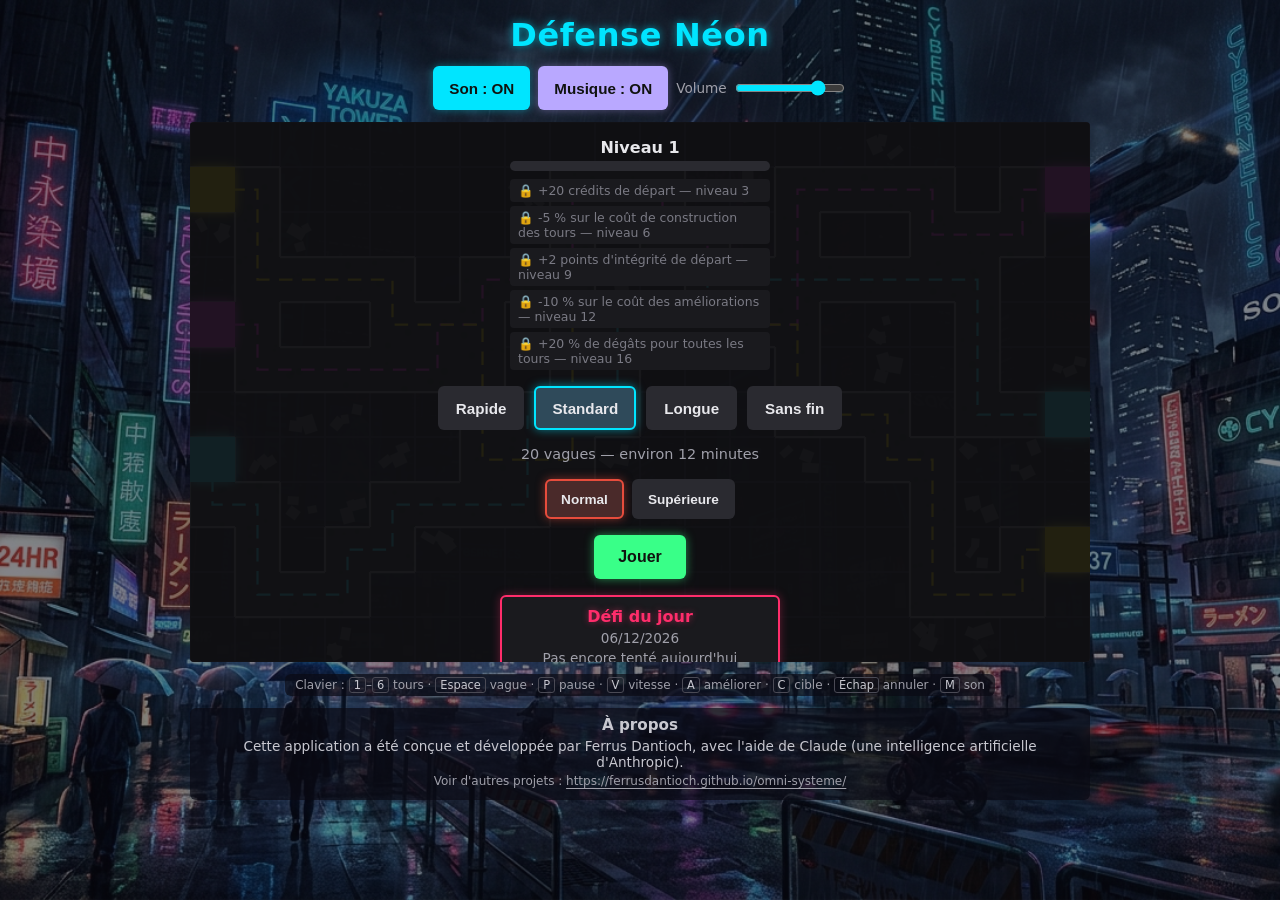
==== commit e8270bad: "Ajout de la section À propos Nouvelle section « À propos » tout en bas de la page, sous le plateau :" ====
--- a/index.html
+++ b/index.html
@@ -223,6 +223,15 @@
         <kbd>P</kbd> pause · <kbd>V</kbd> vitesse · <kbd>A</kbd> améliorer · <kbd>C</kbd> cible ·
         <kbd>Échap</kbd> annuler · <kbd>M</kbd> son</p>
 
+    <!-- À propos : qui a conçu le jeu, et un lien discret vers les autres projets
+         (ouvert dans un nouvel onglet, pour ne pas quitter la partie). Tout en bas de
+         la page, sous le plateau : jamais dans le chemin pendant une partie. -->
+    <section class="a-propos" aria-labelledby="titre-a-propos">
+        <h2 id="titre-a-propos">À propos</h2>
+        <p>Cette application a été conçue et développée par Ferrus Dantioch, avec l'aide de Claude (une intelligence artificielle d'Anthropic).</p>
+        <p class="a-propos-lien">Voir d'autres projets : <a href="https://ferrusdantioch.github.io/omni-systeme/" target="_blank" rel="noopener noreferrer">https://ferrusdantioch.github.io/omni-systeme/</a></p>
+    </section>
+
     <!-- L'ordre de chargement compte : il n'y a pas de système de modules, chaque
          fichier s'appuie sur les objets globaux définis par les précédents.
          interface.js et jeu.js s'appellent mutuellement (voir la note en tête
--- a/css/style.css
+++ b/css/style.css
@@ -749,6 +749,45 @@
     font-family: inherit;
     font-size: 0.95em;
     color: #c8c8d0;
+}
+
+/* Section « À propos », tout en bas de la page : même fond sombre que .aide-clavier
+   (le texte reste lisible par-dessus l'image de fond), mais sans la lueur néon des
+   autres titres : c'est une simple mention, pas un élément du jeu. */
+.a-propos {
+    width: 100%;
+    max-width: 900px;
+    padding: 8px 10px;
+    font-size: 0.85rem;
+    color: #c8c8d0;
+    text-align: center;
+    background: rgba(11, 11, 20, 0.7);
+    border-radius: 6px;
+}
+
+.a-propos h2 {
+    margin-bottom: 4px;
+    font-size: 0.95rem;
+    color: #c8c8d0;
+    text-shadow: none;
+}
+
+.a-propos p {
+    margin: 0 0 4px;
+}
+
+/* Ligne du lien : plus petite et plus discrète que le texte au-dessus. Le lien garde
+   la couleur du texte autour (juste souligné) ; une adresse trop longue pour un petit
+   écran passe à la ligne au lieu de déborder. */
+.a-propos-lien {
+    font-size: 0.75rem;
+    color: #a0a0aa;
+}
+
+.a-propos-lien a {
+    color: inherit;
+    text-underline-offset: 3px;
+    overflow-wrap: anywhere;
 }
 
 /* Statistiques de fin de partie (octobre 2026). */
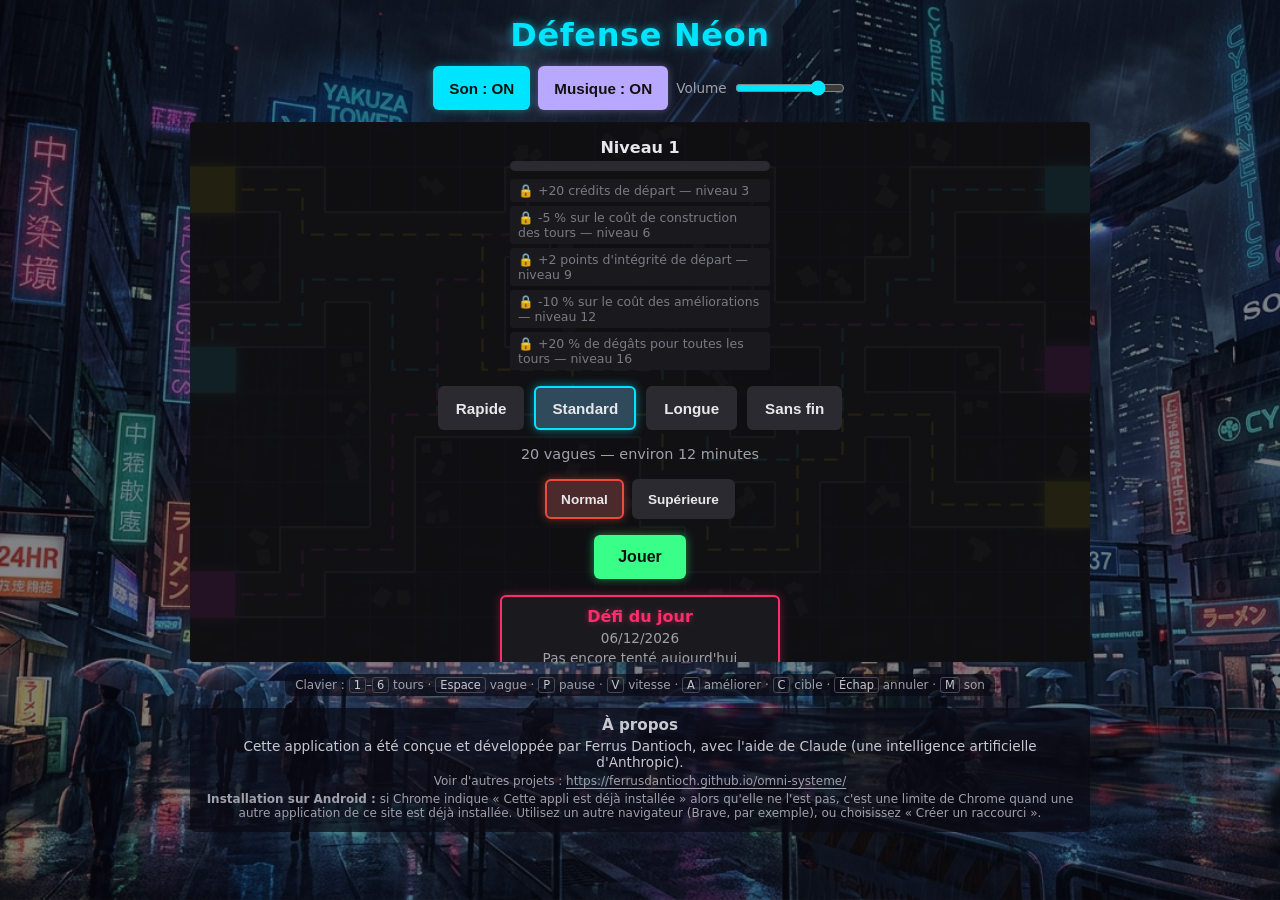
==== commit c660b135: "À propos : note sur l'installation avec Chrome Android Chrome Android n'installe qu'une seule applic" ====
--- a/index.html
+++ b/index.html
@@ -230,6 +230,11 @@
         <h2 id="titre-a-propos">À propos</h2>
         <p>Cette application a été conçue et développée par Ferrus Dantioch, avec l'aide de Claude (une intelligence artificielle d'Anthropic).</p>
         <p class="a-propos-lien">Voir d'autres projets : <a href="https://ferrusdantioch.github.io/omni-systeme/" target="_blank" rel="noopener noreferrer">https://ferrusdantioch.github.io/omni-systeme/</a></p>
+        <!-- Note d'installation : Chrome Android n'installe qu'une seule
+             application par adresse de site, et toutes les applications de
+             ferrusdantioch.github.io partagent la même. Masquée une fois
+             l'application installée (règle .note-installation de la feuille de style). -->
+        <p class="a-propos-lien note-installation"><strong>Installation sur Android&nbsp;:</strong> si Chrome indique «&nbsp;Cette appli est déjà installée&nbsp;» alors qu'elle ne l'est pas, c'est une limite de Chrome quand une autre application de ce site est déjà installée. Utilisez un autre navigateur (Brave, par exemple), ou choisissez «&nbsp;Créer un raccourci&nbsp;».</p>
     </section>
 
     <!-- L'ordre de chargement compte : il n'y a pas de système de modules, chaque
--- a/css/style.css
+++ b/css/style.css
@@ -996,3 +996,10 @@
        (contenu additionnel post-lancement, « phase 7I ») — plus besoin de la
        répéter ici spécifiquement pour ce mode paysage mobile, qui en hérite déjà. */
 }
+
+/* Note d'installation (section À propos) : inutile une fois l'application
+   installée, puisqu'elle s'ouvre alors dans sa propre fenêtre (mode
+   d'affichage autre que « browser », celui d'un onglet de navigateur). */
+@media not all and (display-mode: browser) {
+  .note-installation { display: none; }
+}
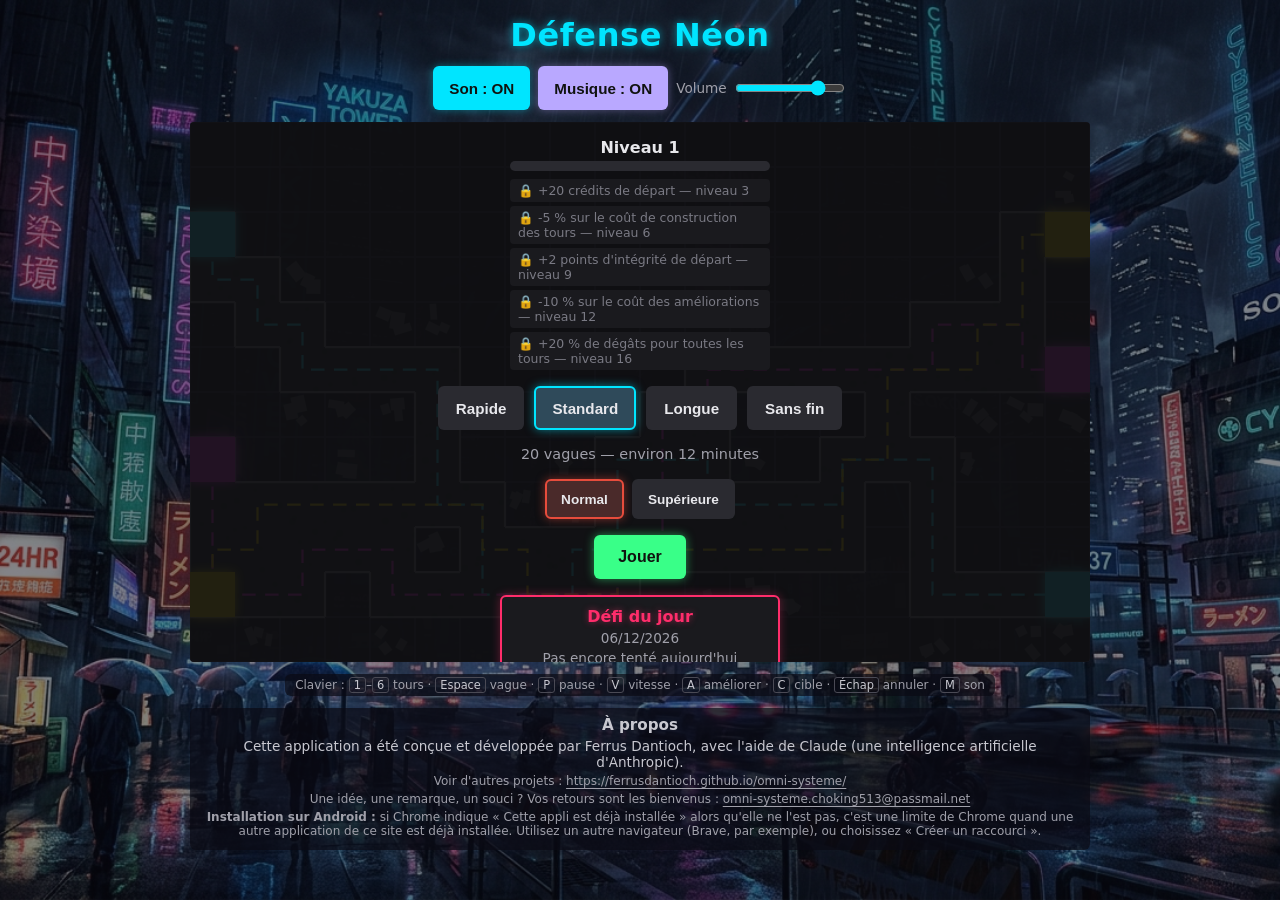
==== commit 6de7e694: "Ajoute l'adresse pour les retours dans « À propos » Co-Authored-By: Claude Opus 5.5 <noreply@anthrop" ====
--- a/index.html
+++ b/index.html
@@ -230,6 +230,9 @@
         <h2 id="titre-a-propos">À propos</h2>
         <p>Cette application a été conçue et développée par Ferrus Dantioch, avec l'aide de Claude (une intelligence artificielle d'Anthropic).</p>
         <p class="a-propos-lien">Voir d'autres projets : <a href="https://ferrusdantioch.github.io/omni-systeme/" target="_blank" rel="noopener noreferrer">https://ferrusdantioch.github.io/omni-systeme/</a></p>
+        <!-- Retours : une adresse-alias (Proton) créée pour ça. Le lien ouvre seulement
+             l'application de messagerie, adresse et sujet déjà remplis : rien ne part tout seul. -->
+        <p class="a-propos-lien">Une idée, une remarque, un souci ? Vos retours sont les bienvenus : <a href="mailto:omni-systeme.choking513@passmail.net?subject=Retour%20sur%20D%C3%A9fense%20N%C3%A9on">omni-systeme.choking513@passmail.net</a></p>
         <!-- Note d'installation : Chrome Android n'installe qu'une seule
              application par adresse de site, et toutes les applications de
              ferrusdantioch.github.io partagent la même. Masquée une fois
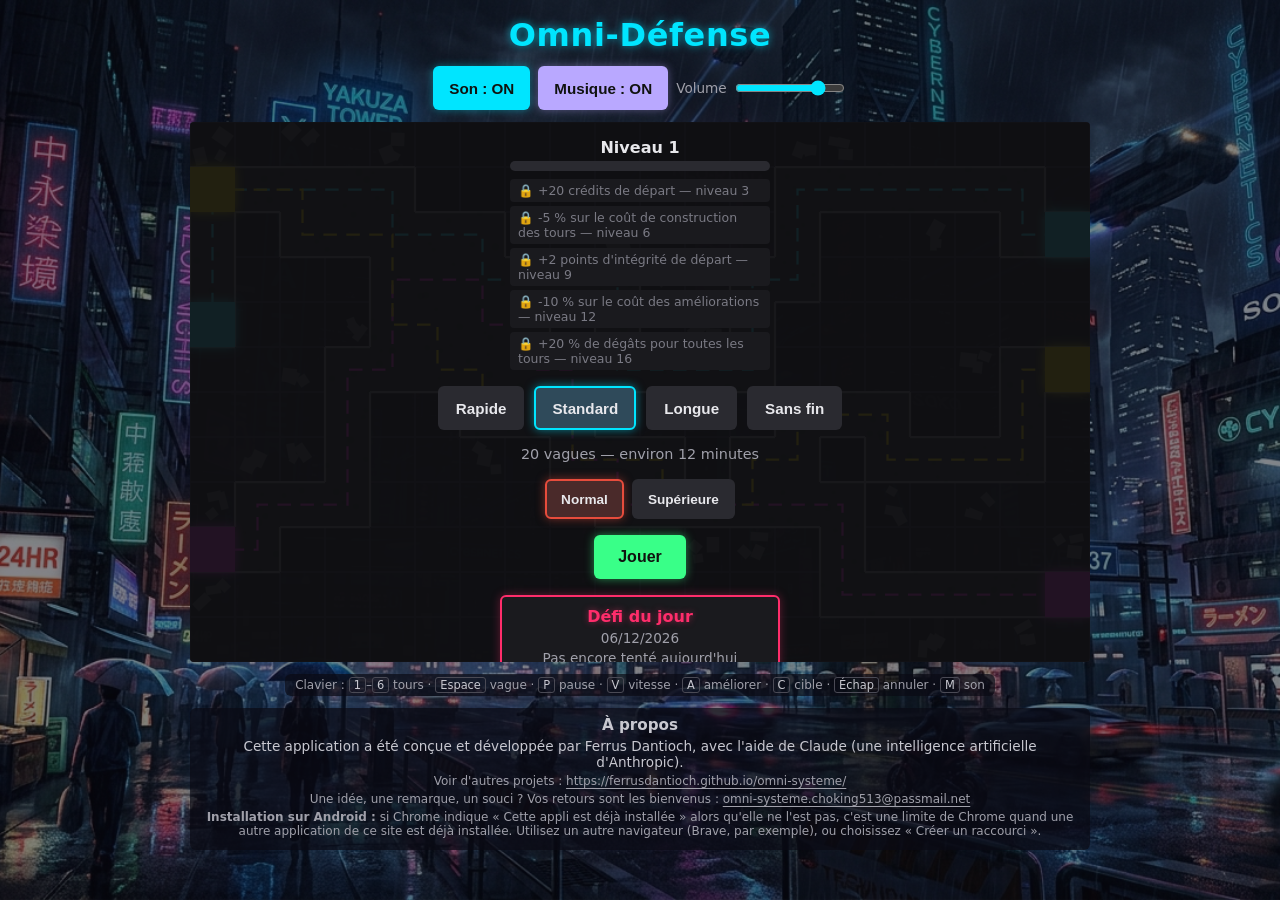
==== commit fcd2ccff: "Renommage : Défense Néon devient Omni-Défense - Nom affiché (manifest, titre, partage du score, mail" ====
--- a/index.html
+++ b/index.html
@@ -1,4 +1,4 @@
-<!-- index.html — Page unique de « Défense Néon » : titre, canvas de jeu avec ses
+<!-- index.html — Page unique de « Omni-Défense » : titre, canvas de jeu avec ses
      écrans superposés (accueil, victoire, défaite) et HUD en cours de partie. Aucune
      dépendance externe : tout doit fonctionner en ouvrant ce fichier directement
      depuis le disque. -->
@@ -7,7 +7,7 @@
 <head>
     <meta charset="UTF-8">
     <meta name="viewport" content="width=device-width, initial-scale=1.0">
-    <title>Défense Néon</title>
+    <title>Omni-Défense</title>
     <link rel="stylesheet" href="css/style.css">
     <!-- PWA (phase 5) : manifeste et balises d'installation. L'enregistrement du
          service worker lui-même est fait en fin de js/jeu.js, pas ici (voir la note
@@ -43,7 +43,7 @@
          mais rien à conditionner ici non plus. -->
     <div class="voile-decor"></div>
 
-    <h1>Défense Néon</h1>
+    <h1>Omni-Défense</h1>
 
     <!-- Réglages du son, volontairement hors de #barre-hud : ils doivent rester
          visibles à tout moment (y compris à l'accueil et sur les écrans de fin), alors
@@ -232,7 +232,7 @@
         <p class="a-propos-lien">Voir d'autres projets : <a href="https://ferrusdantioch.github.io/omni-systeme/" target="_blank" rel="noopener noreferrer">https://ferrusdantioch.github.io/omni-systeme/</a></p>
         <!-- Retours : une adresse-alias (Proton) créée pour ça. Le lien ouvre seulement
              l'application de messagerie, adresse et sujet déjà remplis : rien ne part tout seul. -->
-        <p class="a-propos-lien">Une idée, une remarque, un souci ? Vos retours sont les bienvenus : <a href="mailto:omni-systeme.choking513@passmail.net?subject=Retour%20sur%20D%C3%A9fense%20N%C3%A9on">omni-systeme.choking513@passmail.net</a></p>
+        <p class="a-propos-lien">Une idée, une remarque, un souci ? Vos retours sont les bienvenus : <a href="mailto:omni-systeme.choking513@passmail.net?subject=Retour%20sur%20Omni-D%C3%A9fense">omni-systeme.choking513@passmail.net</a></p>
         <!-- Note d'installation : Chrome Android n'installe qu'une seule
              application par adresse de site, et toutes les applications de
              ferrusdantioch.github.io partagent la même. Masquée une fois
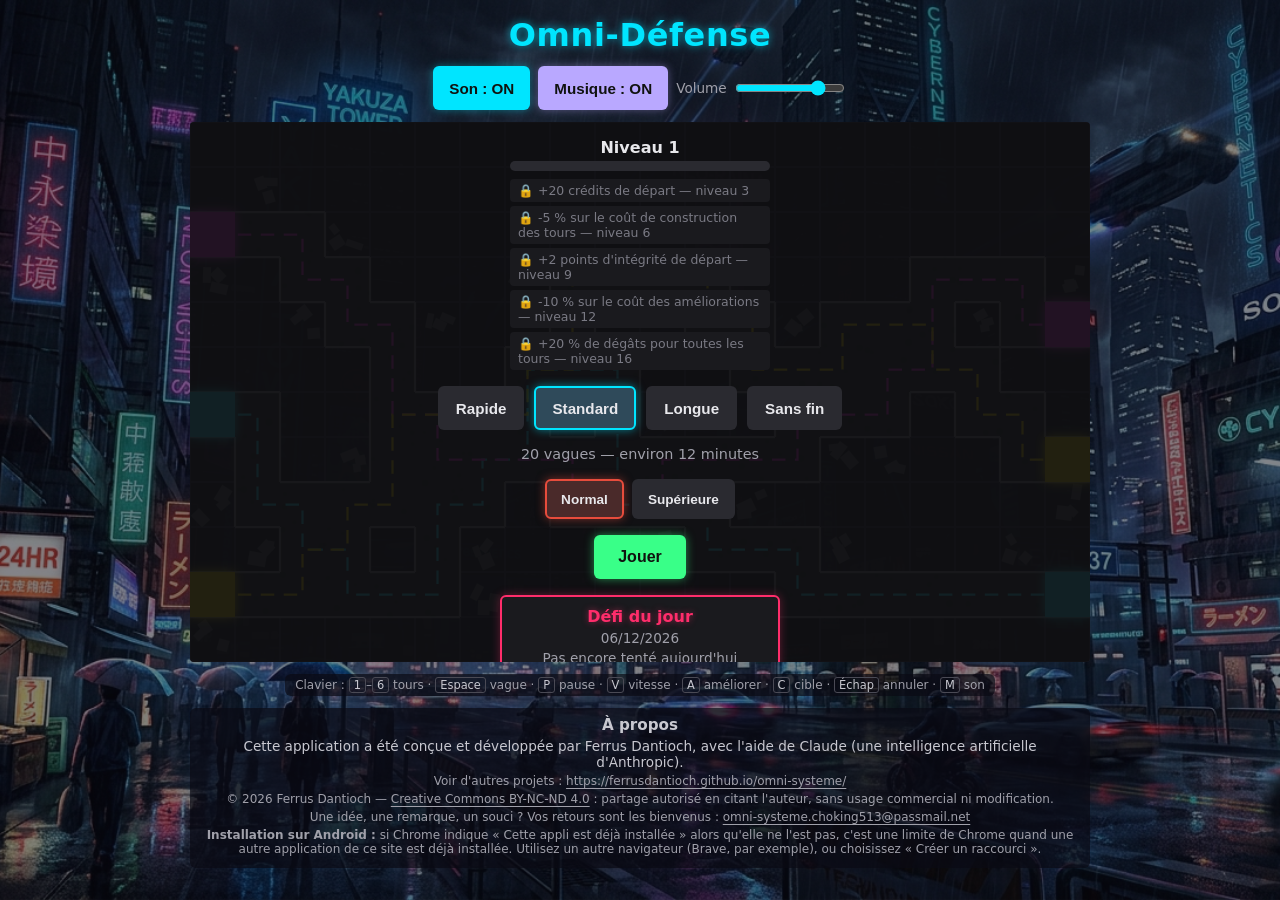
==== commit 298a466f: "Licence : mention « © 2026 Ferrus Dantioch » dans LICENSE, README et À propos - LICENSE : première l" ====
--- a/index.html
+++ b/index.html
@@ -230,6 +230,8 @@
         <h2 id="titre-a-propos">À propos</h2>
         <p>Cette application a été conçue et développée par Ferrus Dantioch, avec l'aide de Claude (une intelligence artificielle d'Anthropic).</p>
         <p class="a-propos-lien">Voir d'autres projets : <a href="https://ferrusdantioch.github.io/omni-systeme/" target="_blank" rel="noopener noreferrer">https://ferrusdantioch.github.io/omni-systeme/</a></p>
+        <!-- Licence du code : texte complet dans le fichier LICENSE du dépôt. -->
+        <p class="a-propos-lien">© 2026 Ferrus Dantioch — <a href="https://creativecommons.org/licenses/by-nc-nd/4.0/deed.fr" target="_blank" rel="noopener noreferrer">Creative Commons BY-NC-ND 4.0</a> : partage autorisé en citant l'auteur, sans usage commercial ni modification.</p>
         <!-- Retours : une adresse-alias (Proton) créée pour ça. Le lien ouvre seulement
              l'application de messagerie, adresse et sujet déjà remplis : rien ne part tout seul. -->
         <p class="a-propos-lien">Une idée, une remarque, un souci ? Vos retours sont les bienvenus : <a href="mailto:omni-systeme.choking513@passmail.net?subject=Retour%20sur%20Omni-D%C3%A9fense">omni-systeme.choking513@passmail.net</a></p>
